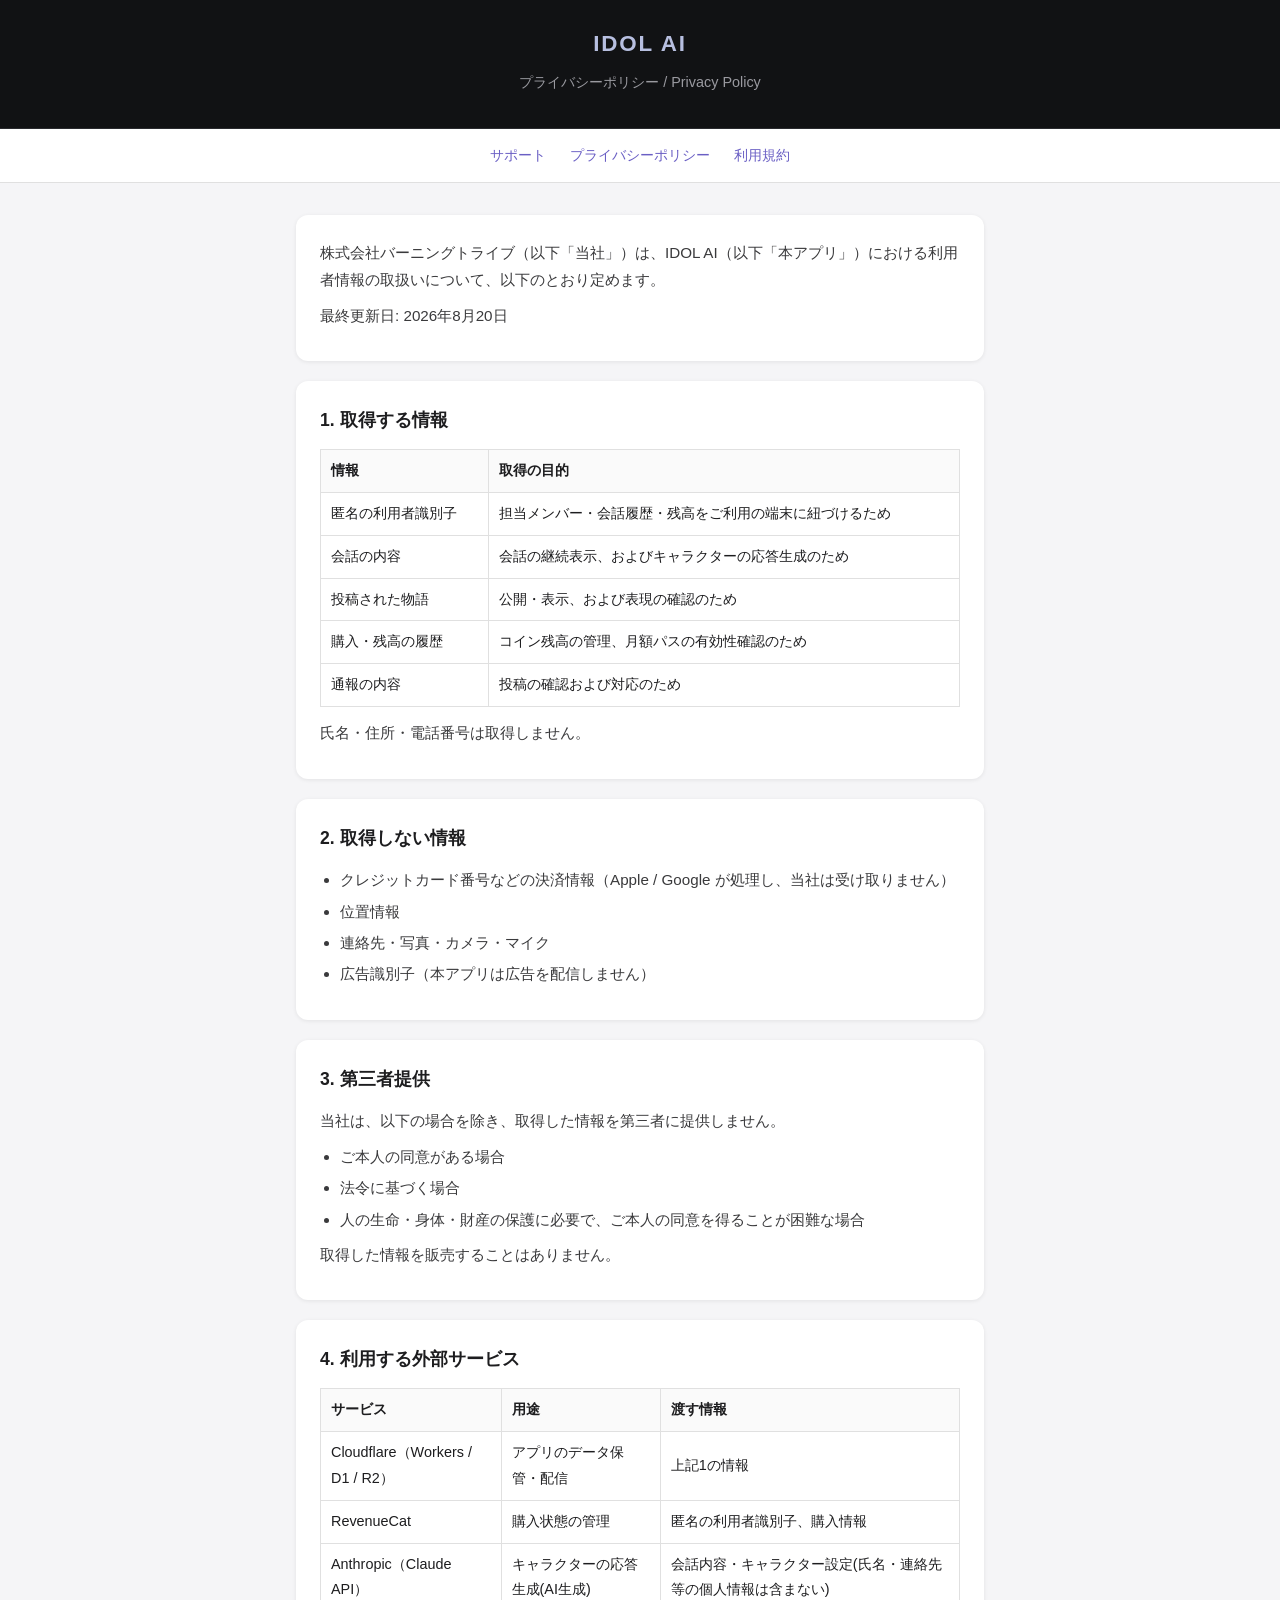
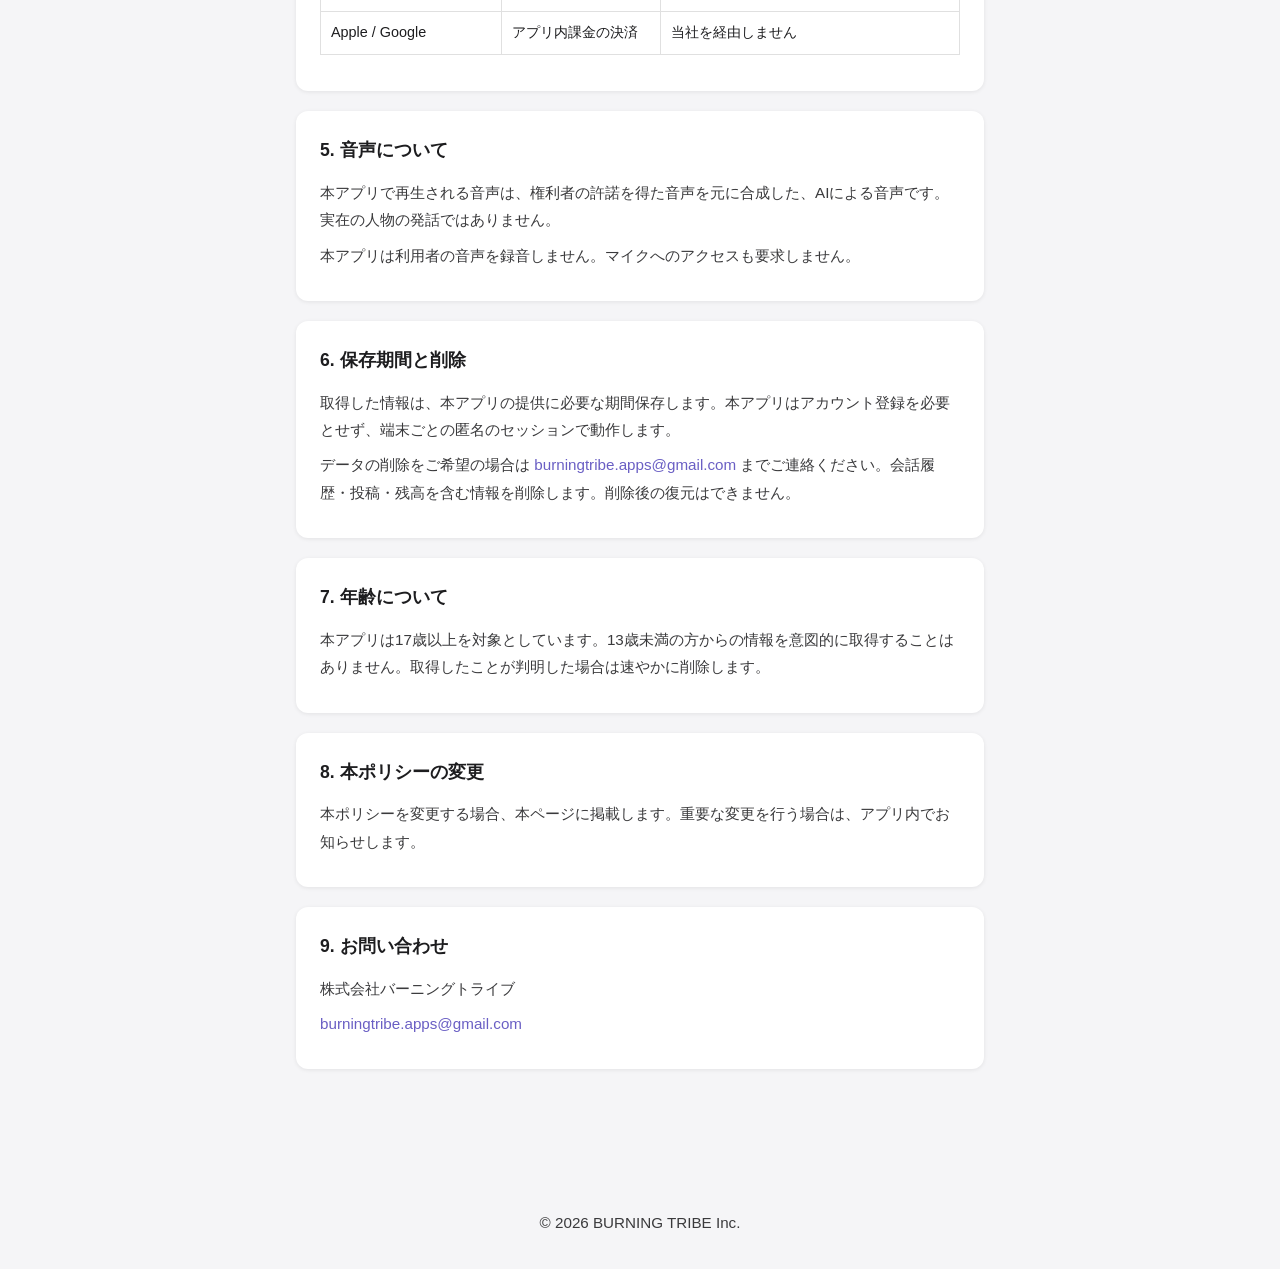
==== privacy.html @ 2f16525b "feat: support site (terms/privacy)" ====
<!DOCTYPE html>
<html lang="ja">
<head>
<meta charset="UTF-8">
<meta name="viewport" content="width=device-width, initial-scale=1.0">
<title>IDOL AI — プライバシーポリシー</title>
<link rel="stylesheet" href="style.css">
</head>
<body>
<header>
  <h1>IDOL AI</h1>
  <p>プライバシーポリシー / Privacy Policy</p>
</header>
<nav>
  <a href="index.html">サポート</a>
  <a href="privacy.html">プライバシーポリシー</a>
  <a href="terms.html">利用規約</a>
</nav>
<main>

<section>
  <p>株式会社バーニングトライブ（以下「当社」）は、IDOL AI（以下「本アプリ」）における利用者情報の取扱いについて、以下のとおり定めます。</p>
  <p>最終更新日: 2026年8月20日</p>
</section>

<section>
  <h2>1. 取得する情報</h2>
  <table>
    <tr><th>情報</th><th>取得の目的</th></tr>
    <tr><td>匿名の利用者識別子</td><td>担当メンバー・会話履歴・残高をご利用の端末に紐づけるため</td></tr>
    <tr><td>会話の内容</td><td>会話の継続表示、およびキャラクターの応答生成のため</td></tr>
    <tr><td>投稿された物語</td><td>公開・表示、および表現の確認のため</td></tr>
    <tr><td>購入・残高の履歴</td><td>コイン残高の管理、月額パスの有効性確認のため</td></tr>
    <tr><td>通報の内容</td><td>投稿の確認および対応のため</td></tr>
  </table>
  <p>氏名・住所・電話番号は取得しません。</p>
</section>

<section>
  <h2>2. 取得しない情報</h2>
  <ul>
    <li>クレジットカード番号などの決済情報（Apple / Google が処理し、当社は受け取りません）</li>
    <li>位置情報</li>
    <li>連絡先・写真・カメラ・マイク</li>
    <li>広告識別子（本アプリは広告を配信しません）</li>
  </ul>
</section>

<section>
  <h2>3. 第三者提供</h2>
  <p>当社は、以下の場合を除き、取得した情報を第三者に提供しません。</p>
  <ul>
    <li>ご本人の同意がある場合</li>
    <li>法令に基づく場合</li>
    <li>人の生命・身体・財産の保護に必要で、ご本人の同意を得ることが困難な場合</li>
  </ul>
  <p>取得した情報を販売することはありません。</p>
</section>

<section>
  <h2>4. 利用する外部サービス</h2>
  <table>
    <tr><th>サービス</th><th>用途</th><th>渡す情報</th></tr>
    <tr><td>Cloudflare（Workers / D1 / R2）</td><td>アプリのデータ保管・配信</td><td>上記1の情報</td></tr>
    <tr><td>RevenueCat</td><td>購入状態の管理</td><td>匿名の利用者識別子、購入情報</td></tr>
    <tr><td>Anthropic（Claude API）</td><td>キャラクターの応答生成(AI生成)</td><td>会話内容・キャラクター設定(氏名・連絡先等の個人情報は含まない)</td></tr>
    <tr><td>Apple / Google</td><td>アプリ内課金の決済</td><td>当社を経由しません</td></tr>
  </table>
</section>

<section>
  <h2>5. 音声について</h2>
  <p>本アプリで再生される音声は、権利者の許諾を得た音声を元に合成した、AIによる音声です。実在の人物の発話ではありません。</p>
  <p>本アプリは利用者の音声を録音しません。マイクへのアクセスも要求しません。</p>
</section>

<section>
  <h2>6. 保存期間と削除</h2>
  <p>取得した情報は、本アプリの提供に必要な期間保存します。本アプリはアカウント登録を必要とせず、端末ごとの匿名のセッションで動作します。</p>
  <p>データの削除をご希望の場合は <a href="mailto:burningtribe.apps@gmail.com">burningtribe.apps@gmail.com</a> までご連絡ください。会話履歴・投稿・残高を含む情報を削除します。削除後の復元はできません。</p>
</section>

<section>
  <h2>7. 年齢について</h2>
  <p>本アプリは17歳以上を対象としています。13歳未満の方からの情報を意図的に取得することはありません。取得したことが判明した場合は速やかに削除します。</p>
</section>

<section>
  <h2>8. 本ポリシーの変更</h2>
  <p>本ポリシーを変更する場合、本ページに掲載します。重要な変更を行う場合は、アプリ内でお知らせします。</p>
</section>

<section>
  <h2>9. お問い合わせ</h2>
  <p>株式会社バーニングトライブ</p>
  <p><a href="mailto:burningtribe.apps@gmail.com">burningtribe.apps@gmail.com</a></p>
</section>

</main>
<footer>
  <p>© 2026 BURNING TRIBE Inc.</p>
</footer>
</body>
</html>
---- style.css ----
*, *::before, *::after { box-sizing: border-box; margin: 0; padding: 0; }

body {
  font-family: -apple-system, BlinkMacSystemFont, 'Helvetica Neue', 'Hiragino Sans', sans-serif;
  background: #f5f5f7;
  color: #1d1d1f;
  line-height: 1.8;
}

header {
  background: #111214;
  border-bottom: 1px solid #2a2b2f;
  padding: 24px;
  text-align: center;
}

header h1 {
  font-size: 1.4rem;
  font-weight: 700;
  color: #b7bfe0;
  letter-spacing: 0.08em;
}

header p {
  font-size: 0.9rem;
  color: #9a9aa0;
  margin-top: 6px;
}

nav {
  background: #fff;
  border-bottom: 1px solid #e0e0e0;
  padding: 12px 16px;
  text-align: center;
}

nav a {
  font-size: 0.9rem;
  margin: 0 10px;
  white-space: nowrap;
}

main { max-width: 720px; margin: 32px auto; padding: 0 16px 64px; }

section {
  background: #fff;
  border-radius: 12px;
  padding: 24px;
  margin-bottom: 20px;
  box-shadow: 0 1px 4px rgba(0, 0, 0, 0.08);
}

h2 { font-size: 1.1rem; font-weight: 700; margin-bottom: 12px; }
h3 { font-size: 0.98rem; font-weight: 700; margin: 16px 0 6px; }
p { font-size: 0.95rem; color: #3a3a3c; margin-bottom: 8px; }
ul { margin: 8px 0 8px 20px; }
li { font-size: 0.95rem; color: #3a3a3c; margin-bottom: 4px; }

a { color: #6a5fc4; text-decoration: none; }
a:hover { text-decoration: underline; }

.note {
  background: #f2f0fb;
  border-left: 3px solid #8b7fd9;
  padding: 12px 16px;
  border-radius: 6px;
  margin: 12px 0;
}

table { width: 100%; border-collapse: collapse; margin: 12px 0; font-size: 0.9rem; }
th, td { border: 1px solid #e0e0e0; padding: 8px 10px; text-align: left; }
th { background: #fafafa; font-weight: 700; }

footer { text-align: center; font-size: 0.8rem; color: #6e6e73; padding: 24px 16px; }
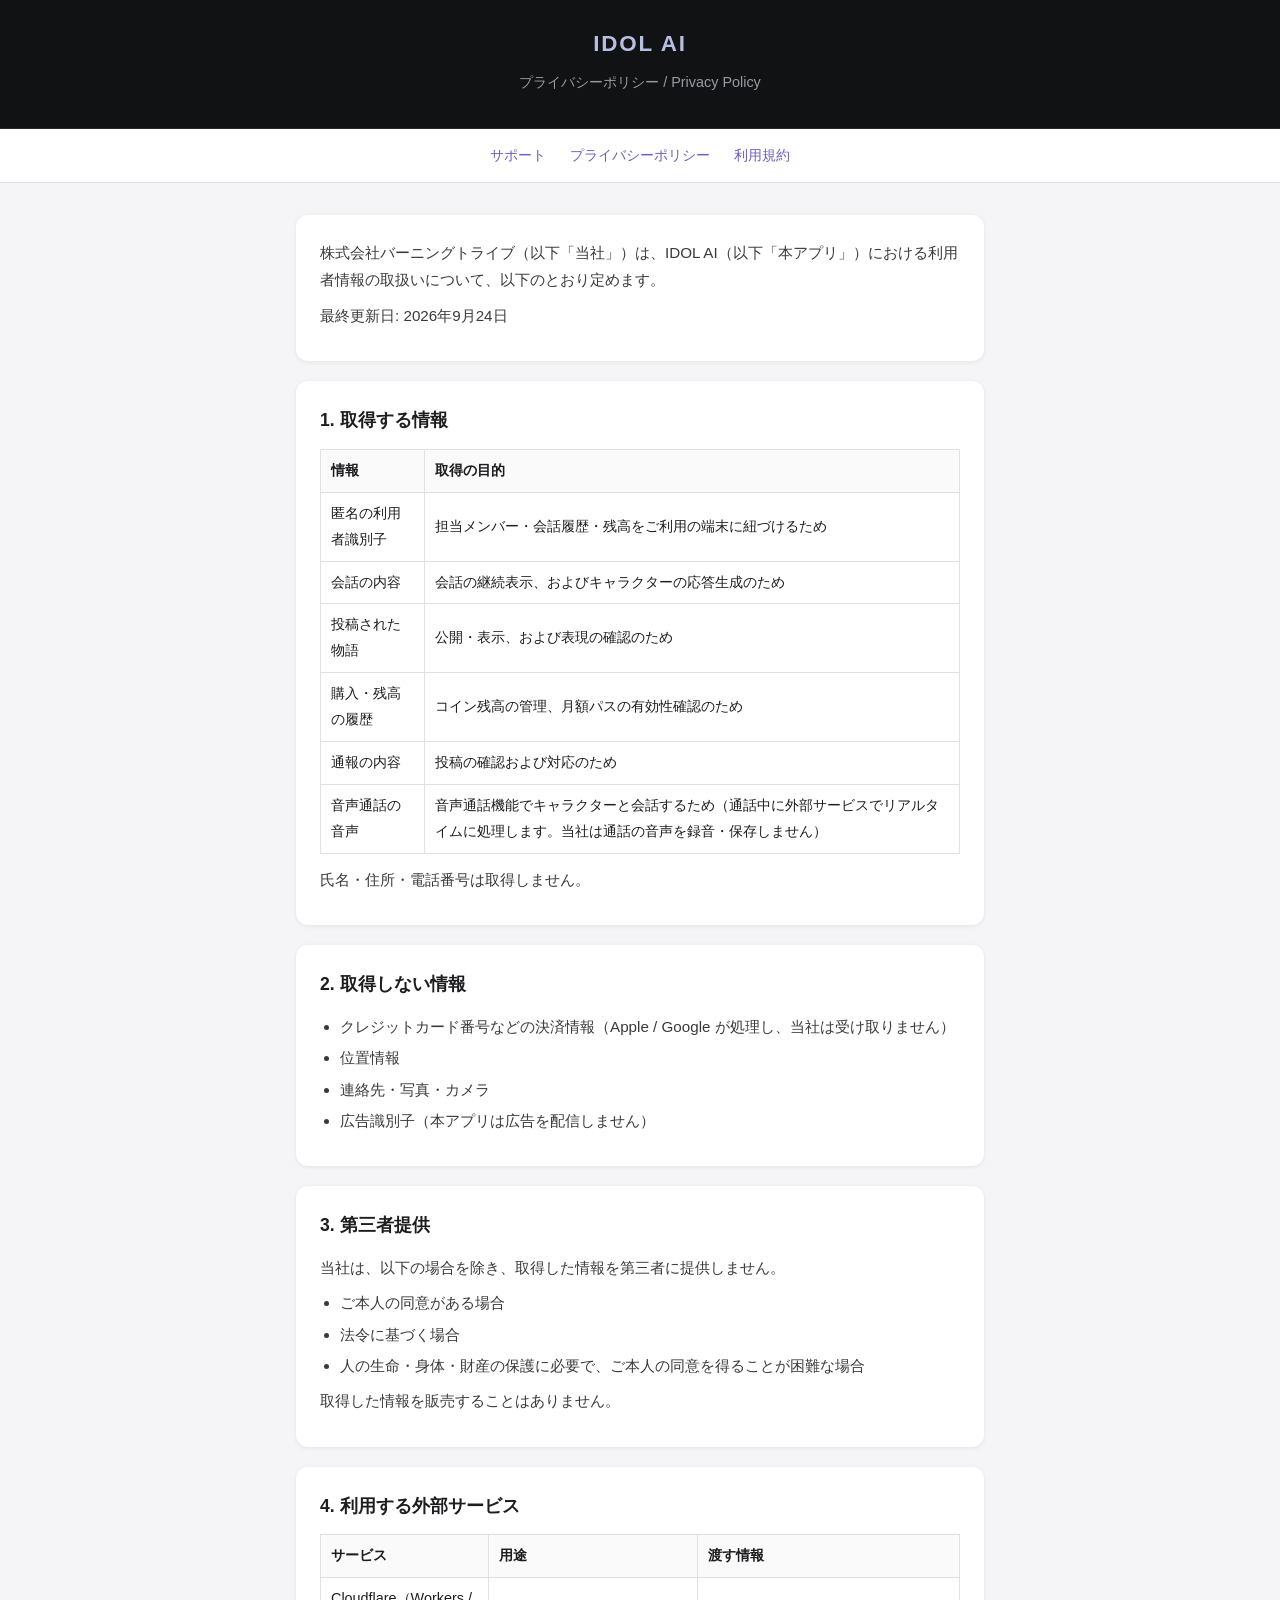
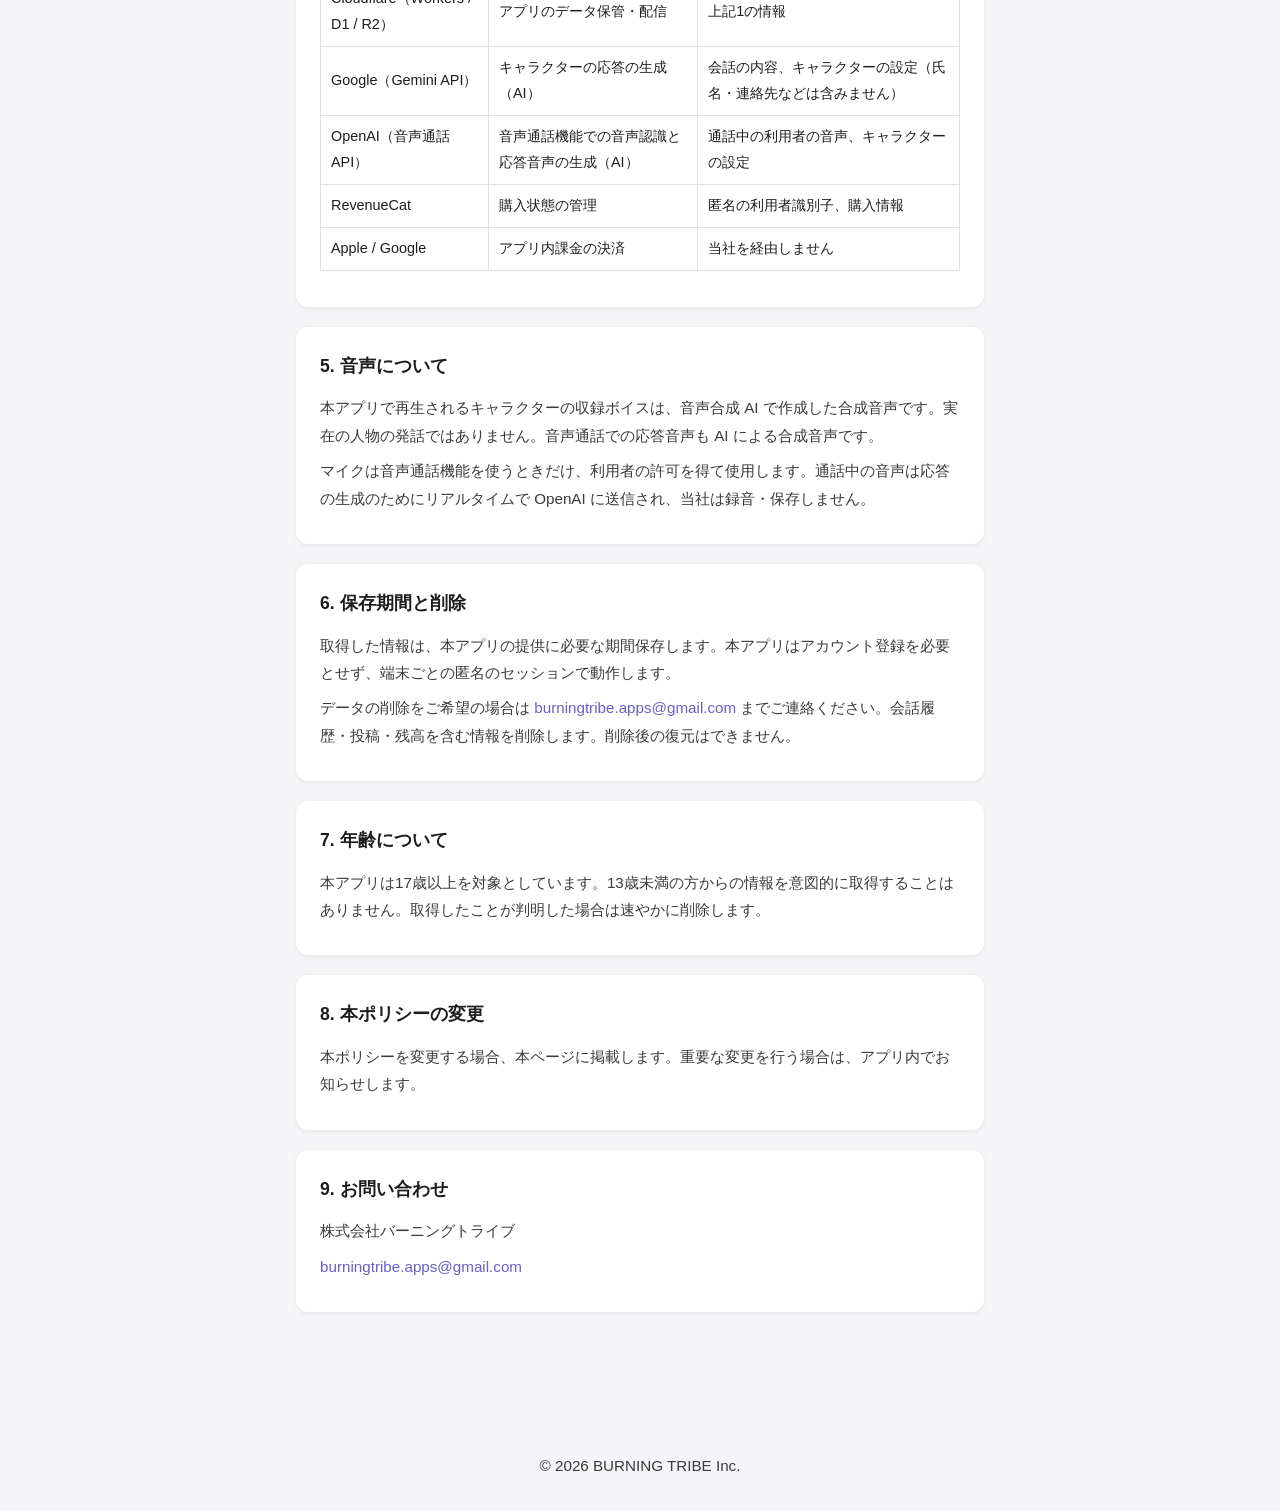
==== commit 8f14e099: "fix: disclose mic use and AI services in privacy policy Live calls use the microphone and stream aud" ====
--- a/privacy.html
+++ b/privacy.html
@@ -20,7 +20,7 @@
 
 <section>
   <p>株式会社バーニングトライブ（以下「当社」）は、IDOL AI（以下「本アプリ」）における利用者情報の取扱いについて、以下のとおり定めます。</p>
-  <p>最終更新日: 2026年8月20日</p>
+  <p>最終更新日: 2026年9月24日</p>
 </section>
 
 <section>
@@ -32,6 +32,7 @@
     <tr><td>投稿された物語</td><td>公開・表示、および表現の確認のため</td></tr>
     <tr><td>購入・残高の履歴</td><td>コイン残高の管理、月額パスの有効性確認のため</td></tr>
     <tr><td>通報の内容</td><td>投稿の確認および対応のため</td></tr>
+    <tr><td>音声通話の音声</td><td>音声通話機能でキャラクターと会話するため（通話中に外部サービスでリアルタイムに処理します。当社は通話の音声を録音・保存しません）</td></tr>
   </table>
   <p>氏名・住所・電話番号は取得しません。</p>
 </section>
@@ -41,7 +42,7 @@
   <ul>
     <li>クレジットカード番号などの決済情報（Apple / Google が処理し、当社は受け取りません）</li>
     <li>位置情報</li>
-    <li>連絡先・写真・カメラ・マイク</li>
+    <li>連絡先・写真・カメラ</li>
     <li>広告識別子（本アプリは広告を配信しません）</li>
   </ul>
 </section>
@@ -62,16 +63,17 @@
   <table>
     <tr><th>サービス</th><th>用途</th><th>渡す情報</th></tr>
     <tr><td>Cloudflare（Workers / D1 / R2）</td><td>アプリのデータ保管・配信</td><td>上記1の情報</td></tr>
+    <tr><td>Google（Gemini API）</td><td>キャラクターの応答の生成（AI）</td><td>会話の内容、キャラクターの設定（氏名・連絡先などは含みません）</td></tr>
+    <tr><td>OpenAI（音声通話 API）</td><td>音声通話機能での音声認識と応答音声の生成（AI）</td><td>通話中の利用者の音声、キャラクターの設定</td></tr>
     <tr><td>RevenueCat</td><td>購入状態の管理</td><td>匿名の利用者識別子、購入情報</td></tr>
-    <tr><td>Anthropic（Claude API）</td><td>キャラクターの応答生成(AI生成)</td><td>会話内容・キャラクター設定(氏名・連絡先等の個人情報は含まない)</td></tr>
     <tr><td>Apple / Google</td><td>アプリ内課金の決済</td><td>当社を経由しません</td></tr>
   </table>
 </section>
 
 <section>
   <h2>5. 音声について</h2>
-  <p>本アプリで再生される音声は、権利者の許諾を得た音声を元に合成した、AIによる音声です。実在の人物の発話ではありません。</p>
-  <p>本アプリは利用者の音声を録音しません。マイクへのアクセスも要求しません。</p>
+  <p>本アプリで再生されるキャラクターの収録ボイスは、音声合成 AI で作成した合成音声です。実在の人物の発話ではありません。音声通話での応答音声も AI による合成音声です。</p>
+  <p>マイクは音声通話機能を使うときだけ、利用者の許可を得て使用します。通話中の音声は応答の生成のためにリアルタイムで OpenAI に送信され、当社は録音・保存しません。</p>
 </section>
 
 <section>
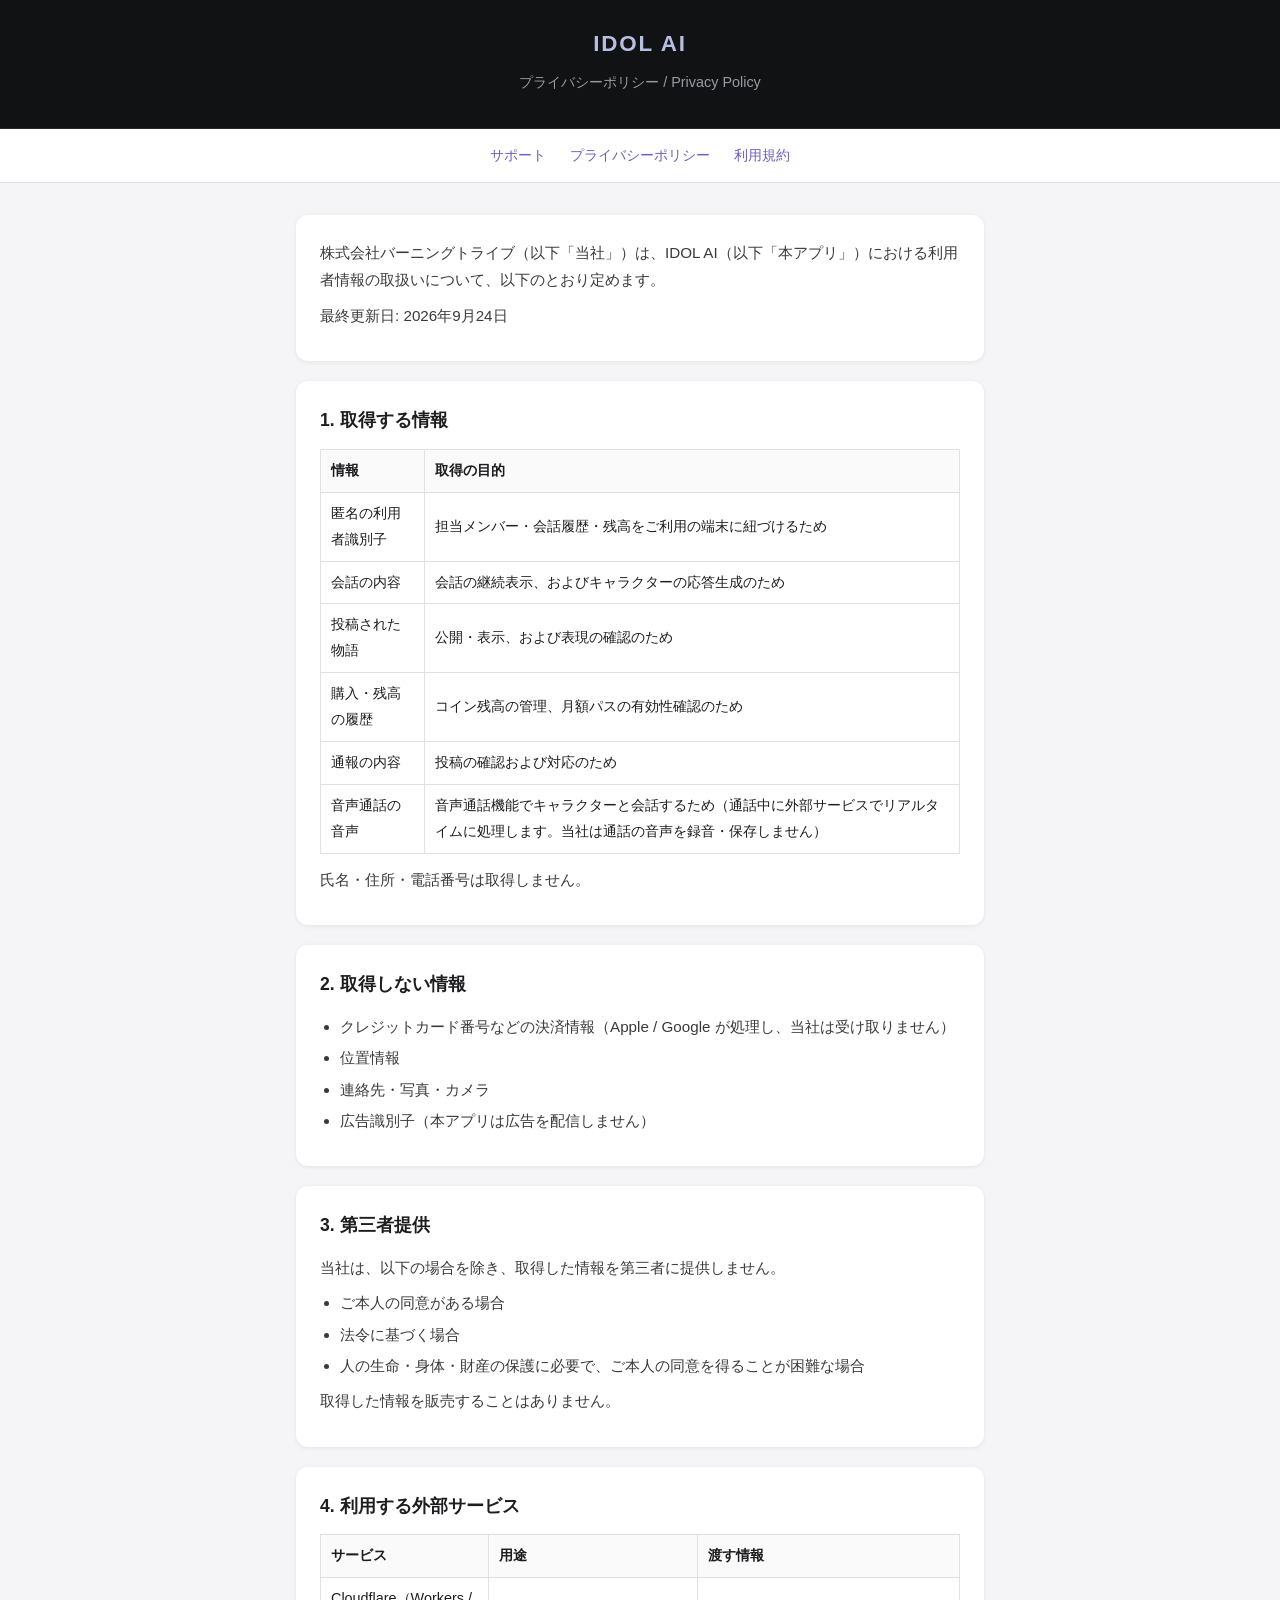
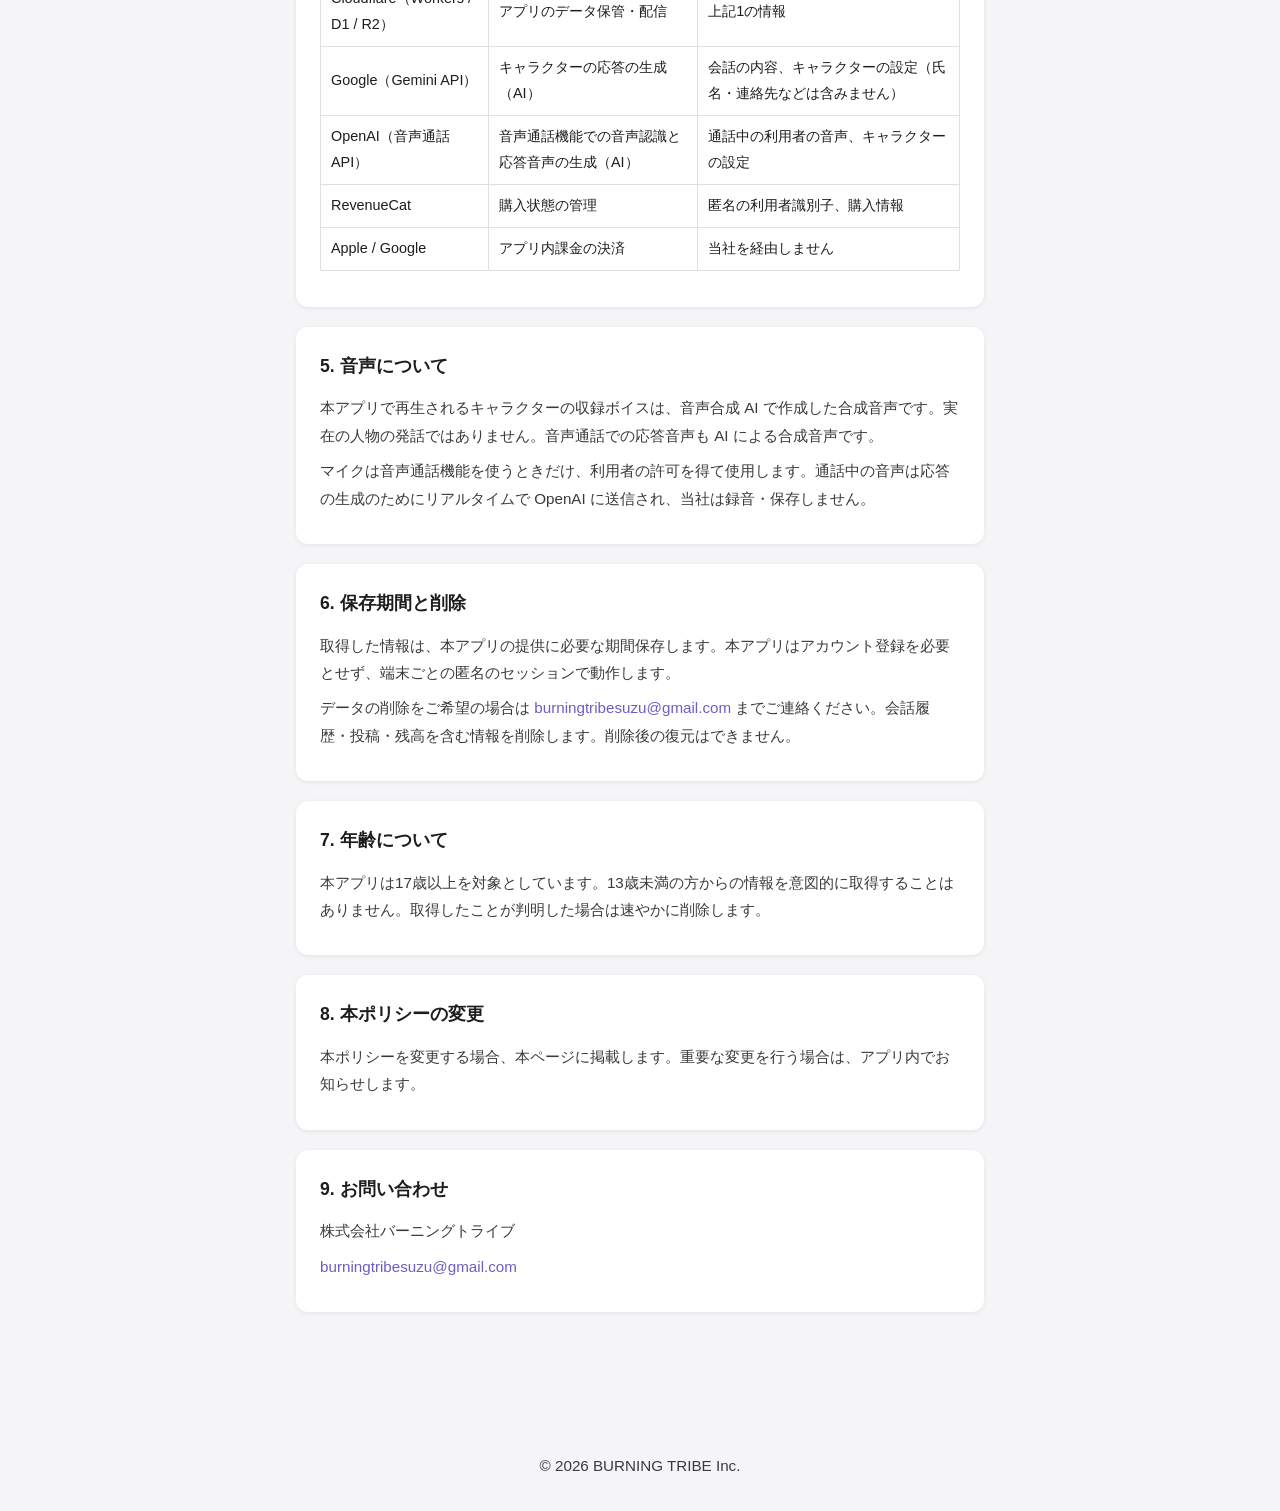
==== commit 9c67dbfd: "fix: privacy policy contact email to burningtribesuzu@gmail.com" ====
--- a/privacy.html
+++ b/privacy.html
@@ -79,7 +79,7 @@
 <section>
   <h2>6. 保存期間と削除</h2>
   <p>取得した情報は、本アプリの提供に必要な期間保存します。本アプリはアカウント登録を必要とせず、端末ごとの匿名のセッションで動作します。</p>
-  <p>データの削除をご希望の場合は <a href="mailto:burningtribe.apps@gmail.com">burningtribe.apps@gmail.com</a> までご連絡ください。会話履歴・投稿・残高を含む情報を削除します。削除後の復元はできません。</p>
+  <p>データの削除をご希望の場合は <a href="mailto:burningtribesuzu@gmail.com">burningtribesuzu@gmail.com</a> までご連絡ください。会話履歴・投稿・残高を含む情報を削除します。削除後の復元はできません。</p>
 </section>
 
 <section>
@@ -95,7 +95,7 @@
 <section>
   <h2>9. お問い合わせ</h2>
   <p>株式会社バーニングトライブ</p>
-  <p><a href="mailto:burningtribe.apps@gmail.com">burningtribe.apps@gmail.com</a></p>
+  <p><a href="mailto:burningtribesuzu@gmail.com">burningtribesuzu@gmail.com</a></p>
 </section>
 
 </main>
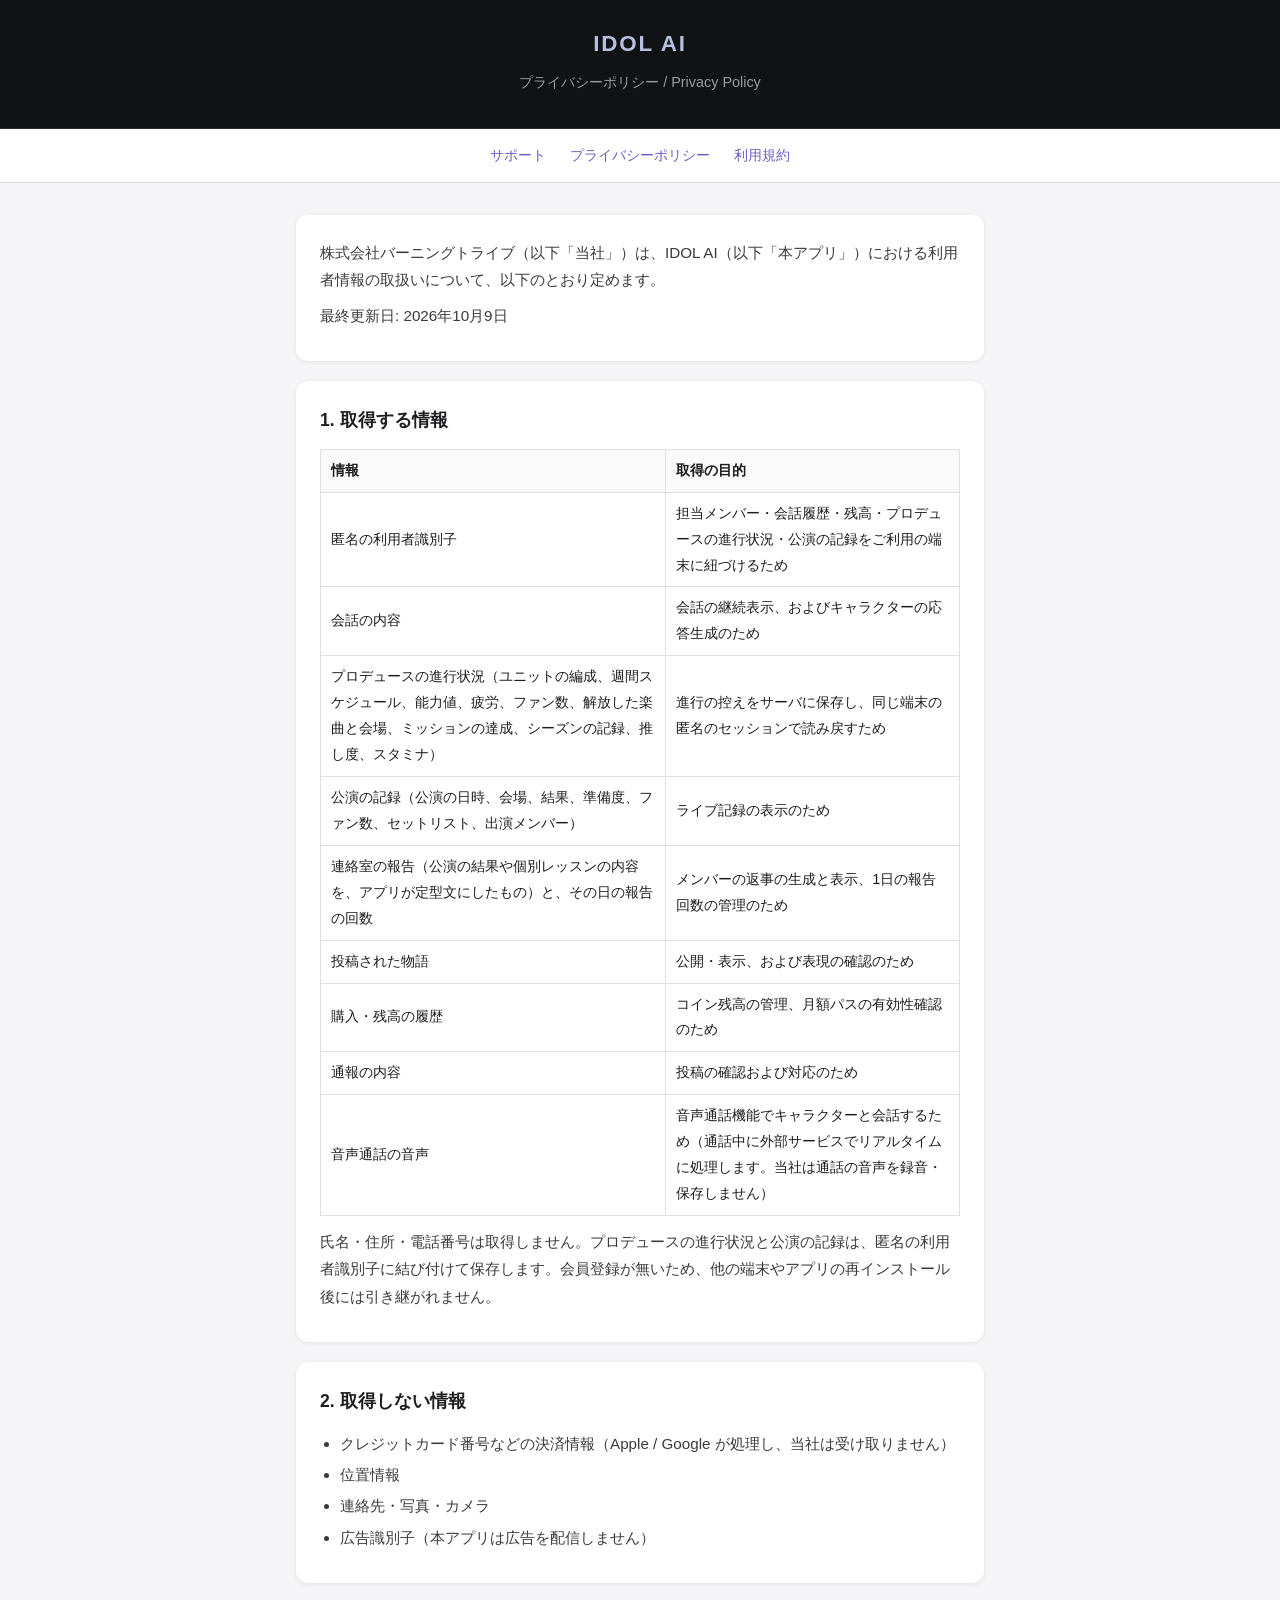
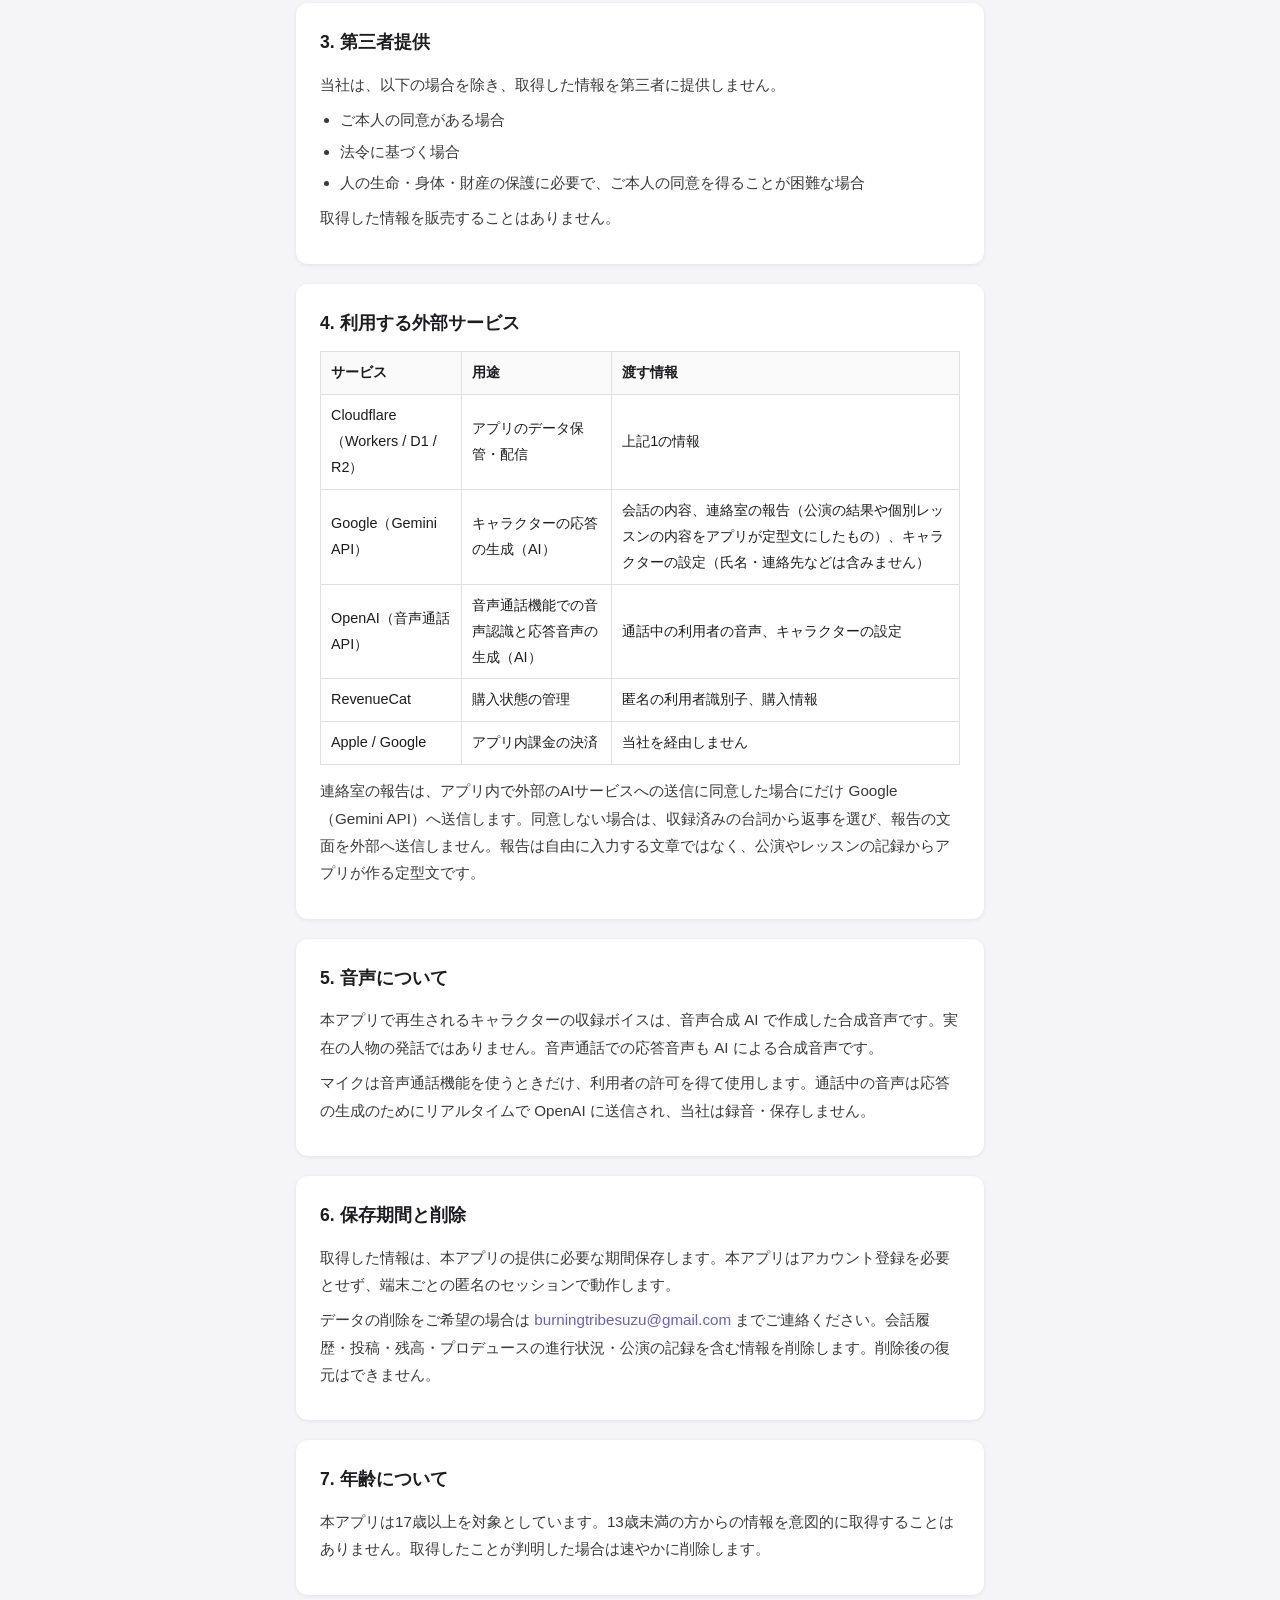
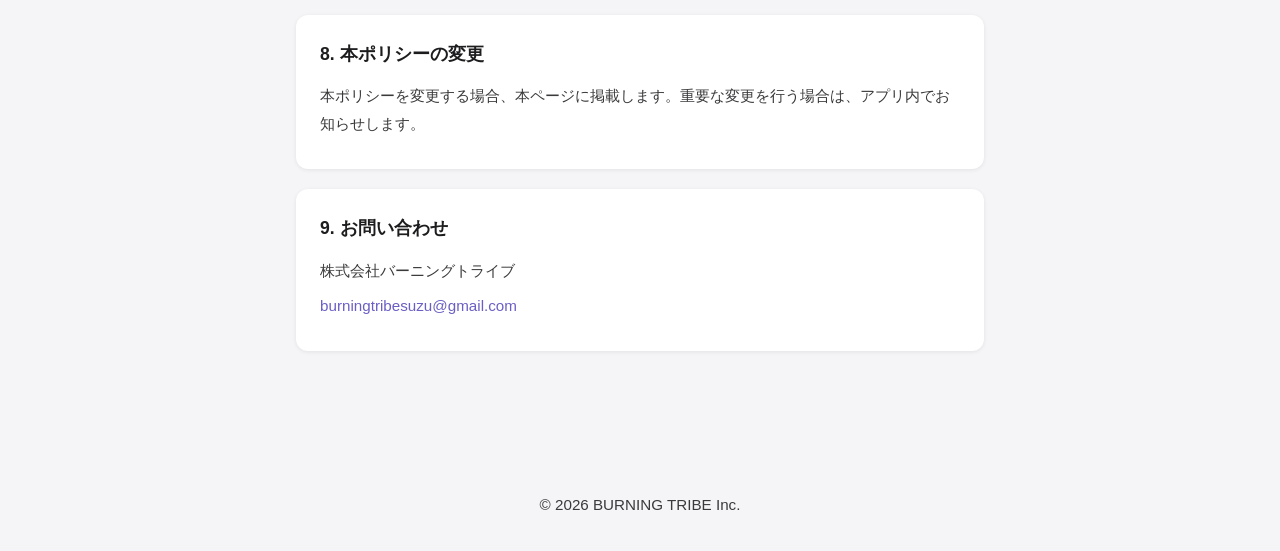
==== commit 76d74935: "feat: privacy policy — disclose server-side save of produce progress and performance records, and re" ====
--- a/privacy.html
+++ b/privacy.html
@@ -20,21 +20,24 @@
 
 <section>
   <p>株式会社バーニングトライブ（以下「当社」）は、IDOL AI（以下「本アプリ」）における利用者情報の取扱いについて、以下のとおり定めます。</p>
-  <p>最終更新日: 2026年9月24日</p>
+  <p>最終更新日: 2026年10月9日</p>
 </section>
 
 <section>
   <h2>1. 取得する情報</h2>
   <table>
     <tr><th>情報</th><th>取得の目的</th></tr>
-    <tr><td>匿名の利用者識別子</td><td>担当メンバー・会話履歴・残高をご利用の端末に紐づけるため</td></tr>
+    <tr><td>匿名の利用者識別子</td><td>担当メンバー・会話履歴・残高・プロデュースの進行状況・公演の記録をご利用の端末に紐づけるため</td></tr>
     <tr><td>会話の内容</td><td>会話の継続表示、およびキャラクターの応答生成のため</td></tr>
+    <tr><td>プロデュースの進行状況（ユニットの編成、週間スケジュール、能力値、疲労、ファン数、解放した楽曲と会場、ミッションの達成、シーズンの記録、推し度、スタミナ）</td><td>進行の控えをサーバに保存し、同じ端末の匿名のセッションで読み戻すため</td></tr>
+    <tr><td>公演の記録（公演の日時、会場、結果、準備度、ファン数、セットリスト、出演メンバー）</td><td>ライブ記録の表示のため</td></tr>
+    <tr><td>連絡室の報告（公演の結果や個別レッスンの内容を、アプリが定型文にしたもの）と、その日の報告の回数</td><td>メンバーの返事の生成と表示、1日の報告回数の管理のため</td></tr>
     <tr><td>投稿された物語</td><td>公開・表示、および表現の確認のため</td></tr>
     <tr><td>購入・残高の履歴</td><td>コイン残高の管理、月額パスの有効性確認のため</td></tr>
     <tr><td>通報の内容</td><td>投稿の確認および対応のため</td></tr>
     <tr><td>音声通話の音声</td><td>音声通話機能でキャラクターと会話するため（通話中に外部サービスでリアルタイムに処理します。当社は通話の音声を録音・保存しません）</td></tr>
   </table>
-  <p>氏名・住所・電話番号は取得しません。</p>
+  <p>氏名・住所・電話番号は取得しません。プロデュースの進行状況と公演の記録は、匿名の利用者識別子に結び付けて保存します。会員登録が無いため、他の端末やアプリの再インストール後には引き継がれません。</p>
 </section>
 
 <section>
@@ -63,11 +66,12 @@
   <table>
     <tr><th>サービス</th><th>用途</th><th>渡す情報</th></tr>
     <tr><td>Cloudflare（Workers / D1 / R2）</td><td>アプリのデータ保管・配信</td><td>上記1の情報</td></tr>
-    <tr><td>Google（Gemini API）</td><td>キャラクターの応答の生成（AI）</td><td>会話の内容、キャラクターの設定（氏名・連絡先などは含みません）</td></tr>
+    <tr><td>Google（Gemini API）</td><td>キャラクターの応答の生成（AI）</td><td>会話の内容、連絡室の報告（公演の結果や個別レッスンの内容をアプリが定型文にしたもの）、キャラクターの設定（氏名・連絡先などは含みません）</td></tr>
     <tr><td>OpenAI（音声通話 API）</td><td>音声通話機能での音声認識と応答音声の生成（AI）</td><td>通話中の利用者の音声、キャラクターの設定</td></tr>
     <tr><td>RevenueCat</td><td>購入状態の管理</td><td>匿名の利用者識別子、購入情報</td></tr>
     <tr><td>Apple / Google</td><td>アプリ内課金の決済</td><td>当社を経由しません</td></tr>
   </table>
+  <p>連絡室の報告は、アプリ内で外部のAIサービスへの送信に同意した場合にだけ Google（Gemini API）へ送信します。同意しない場合は、収録済みの台詞から返事を選び、報告の文面を外部へ送信しません。報告は自由に入力する文章ではなく、公演やレッスンの記録からアプリが作る定型文です。</p>
 </section>
 
 <section>
@@ -79,7 +83,7 @@
 <section>
   <h2>6. 保存期間と削除</h2>
   <p>取得した情報は、本アプリの提供に必要な期間保存します。本アプリはアカウント登録を必要とせず、端末ごとの匿名のセッションで動作します。</p>
-  <p>データの削除をご希望の場合は <a href="mailto:burningtribesuzu@gmail.com">burningtribesuzu@gmail.com</a> までご連絡ください。会話履歴・投稿・残高を含む情報を削除します。削除後の復元はできません。</p>
+  <p>データの削除をご希望の場合は <a href="mailto:burningtribesuzu@gmail.com">burningtribesuzu@gmail.com</a> までご連絡ください。会話履歴・投稿・残高・プロデュースの進行状況・公演の記録を含む情報を削除します。削除後の復元はできません。</p>
 </section>
 
 <section>
